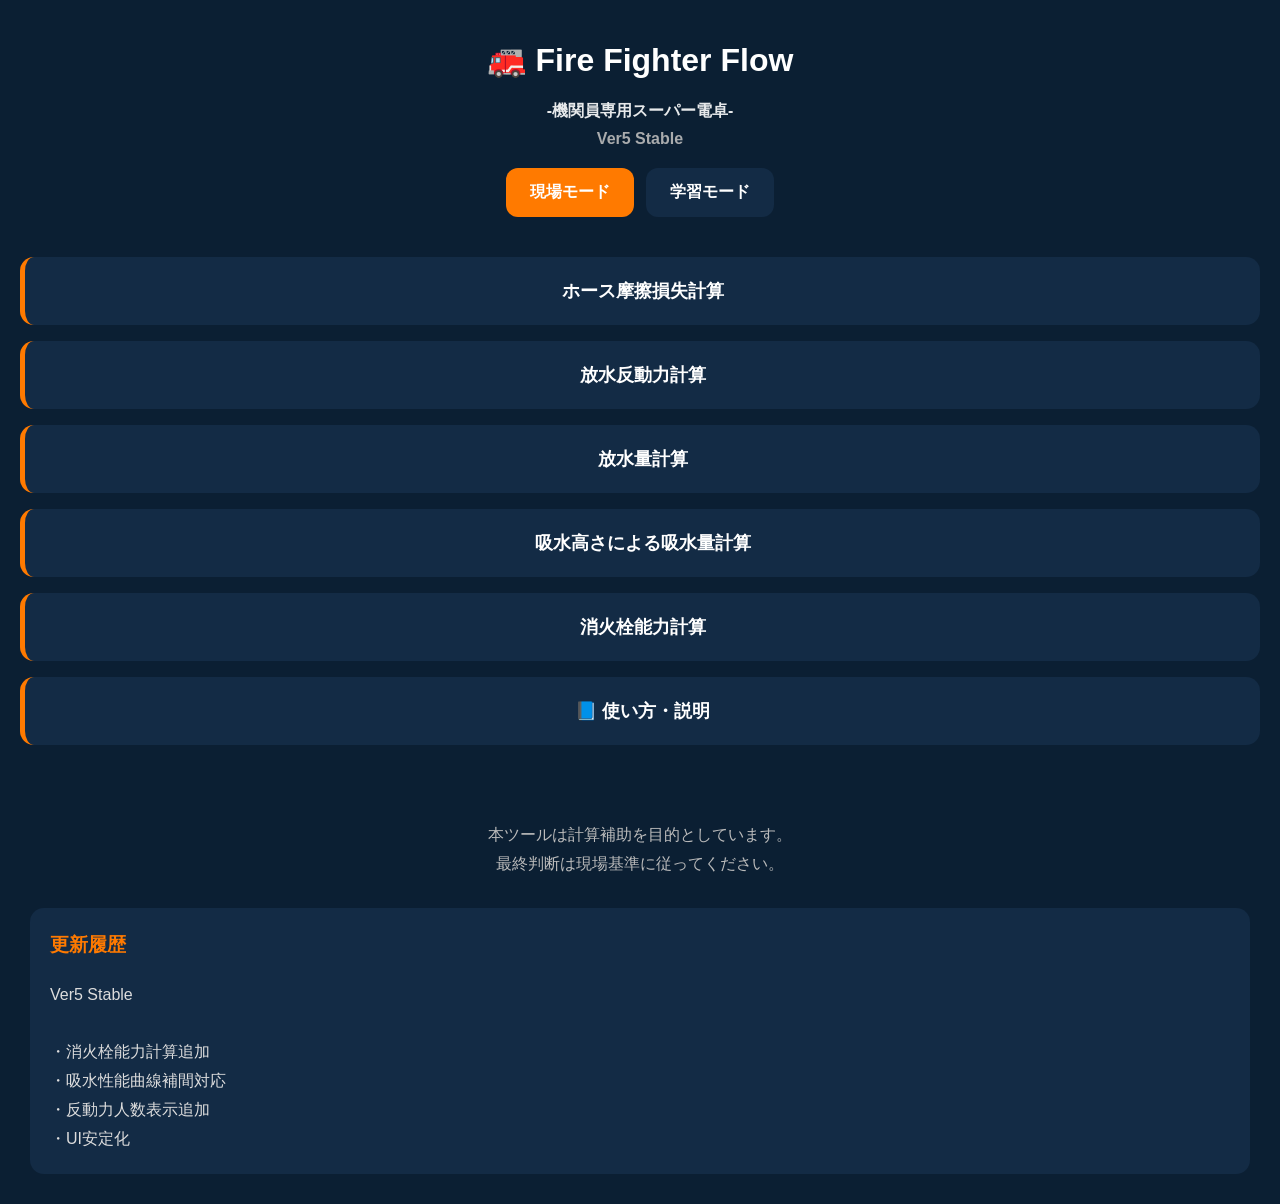
==== index.html @ 90e7afd8 "Add files via upload" ====
<!DOCTYPE html>
<html lang="ja">

<link rel="manifest"
href="manifest.json">

<head>

<meta charset="UTF-8">

<meta name="viewport"
content="width=device-width, initial-scale=1.0">

<title>
Fire Fighter Flow
-機関員専用スーパー電卓-
</title>

<link rel="stylesheet"
href="./style.css?v=2">

<link rel="manifest"
href="./manifest.json">

<link rel="apple-touch-icon"
href="./icon.png">

</head>

<body>

<header>

<div class="titleArea">

<h1>
🚒 Fire Fighter Flow
</h1>

<div class="subTitle">

-機関員専用スーパー電卓-

<div class="version">
Ver5 Stable
</div>

</div>

<div class="modeSwitch">

<button id="genbaBtn"
class="active">

現場モード

</button>

<button id="studyBtn"
class="normal">

学習モード

</button>

</div>

</header>

<main>

<!-- メニュー -->

<div id="menuPage">

<div class="menuCard"
data-page="hosePage"
data-order="lossPage">

ホース摩擦損失計算

</div>

<div class="menuCard"
data-page="reactionPage"
data-order="reactionPage">

放水反動力計算

</div>

<div class="menuCard"
data-page="flowPage"
data-order="flowPage">

放水量計算

</div>

<div class="menuCard"
data-page="suctionPage"
data-order="suctionPage">

吸水高さによる吸水量計算

</div>

<div class="menuCard"
data-page="hydrantPage"
data-order="hydrantPage">

消火栓能力計算

</div>

<div class="menuCard"
data-page="guidePage">

📘 使い方・説明

</div>

</div>

<!-- 摩擦損失 -->

<section id="hosePage"
class="page">

<button class="backBtn">

← メニューへ戻る

</button>

<h2>

ホース摩擦損失計算

</h2>

<div class="card">

<h3>
65mmホース
</h3>

<div class="formula studyOnly">

L = 0.137 × N × Q²<br><br>

L ：摩擦損失（MPa）<br>
N ：ホース本数<br>
Q ：放水量（㎥/min）

</div>

<label>
ホース本数
</label>

<input type="number"
id="hose65Count">

<label>
放水量（㎥/min）
</label>

<input type="number"
step="0.01"
id="hose65Flow">

<div class="resultBox">

<div class="resultTitle">
摩擦損失
</div>

<div class="resultValue"
id="hose65Result">

0.000 MPa

</div>

</div>

</div>

<div class="card">

<h3>
50mmホース
</h3>

<div class="formula studyOnly">

L = 0.365 × N × Q²<br><br>

L ：摩擦損失（MPa）<br>
N ：ホース本数<br>
Q ：放水量（㎥/min）

</div>

<label>
ホース本数
</label>

<input type="number"
id="hose50Count">

<label>
放水量（㎥/min）
</label>

<input type="number"
step="0.01"
id="hose50Flow">

<div class="resultBox">

<div class="resultTitle">
摩擦損失
</div>

<div class="resultValue"
id="hose50Result">

0.000 MPa

</div>

</div>

</div>

<div class="card">

<h3>
40mmホース
</h3>

<div class="formula studyOnly">

L = 1.569 × N × Q²<br><br>

L ：摩擦損失（MPa）<br>
N ：ホース本数<br>
Q ：放水量（㎥/min）

</div>

<label>
ホース本数
</label>

<input type="number"
id="hose40Count">

<label>
放水量（㎥/min）
</label>

<input type="number"
step="0.01"
id="hose40Flow">

<div class="resultBox">

<div class="resultTitle">
摩擦損失
</div>

<div class="resultValue"
id="hose40Result">

0.000 MPa

</div>

</div>

</div>

<div class="totalBox">

<div class="totalTitle">
合計摩擦損失
</div>

<div class="totalValue"
id="totalLoss">

0.000 MPa

</div>

</div>

</section>

<!-- 放水反動力 -->

<section id="reactionPage"
class="page">

<button class="backBtn">

← メニューへ戻る

</button>

<h2>

放水反動力計算

</h2>

<div class="card">

<label>

ノズル種類

</label>

<select id="reactionType">

<option value="quadra">
クアドラフォグノズル
</option>

<option value="pipe">
管鎗
</option>

</select>

<div class="formula studyOnly">

N = 150 × D² × P<br><br>

N ：放水反動力（N）<br>
D ：ノズル口径（cm）<br>
P ：ノズル圧力（MPa）

</div>

<div id="reactionQuadra">

<label>

ノズルレンジ

</label>

<select id="reactionQuadraSelect">

<option value="0.8">
110レンジ（0.8cm）
</option>

<option value="1.15">
230レンジ（1.15cm）
</option>

<option value="1.44">
360レンジ（1.44cm）
</option>

<option value="1.65">
470レンジ（1.65cm）
</option>

</select>

</div>

<div id="reactionPipe"
class="hidden">

<label>

ノズル口径(cm)

</label>

<input type="number"
step="0.01"
id="reactionPipeDiameter">

</div>

<label>

ノズル圧力(MPa)

</label>

<input type="number"
step="0.01"
id="reactionPressure">

<div class="resultBox">

<div class="resultTitle">
放水反動力
</div>

<div class="resultValue"
id="reactionResult">

0 N

</div>

</div>

<div class="noticeBox"
id="reactionNotice">

1人保持可能

</div>

</div>

</section>

<!-- 放水量 -->

<section id="flowPage"
class="page">

<button class="backBtn">

← メニューへ戻る

</button>

<h2>

放水量計算

</h2>

<div class="card">

<label>

ノズル種類

</label>

<select id="flowType">

<option value="quadra">
クアドラフォグノズル
</option>

<option value="pipe">
管鎗
</option>

</select>

<div class="formula studyOnly">

Q = 0.2085 × D² × √P<br><br>

Q ：放水量（㎥/min）<br>
D ：ノズル口径（cm）<br>
P ：ノズル圧力（MPa）

</div>

<div id="flowQuadra">

<label>

ノズルレンジ

</label>

<select id="flowQuadraSelect">

<option value="0.8">
110レンジ（0.8cm）
</option>

<option value="1.15">
230レンジ（1.15cm）
</option>

<option value="1.44">
360レンジ（1.44cm）
</option>

<option value="1.65">
470レンジ（1.65cm）
</option>

</select>

</div>

<div id="flowPipe"
class="hidden">

<label>

ノズル口径(cm)

</label>

<input type="number"
step="0.01"
id="flowPipeDiameter">

</div>

<label>

ノズル圧力(MPa)

</label>

<input type="number"
step="0.01"
id="flowPressure">

<div class="resultBox">

<div class="resultTitle">
放水量
</div>

<div class="resultValue"
id="flowResult">

0.000 ㎥/min

</div>

</div>

</div>

</section>

<!-- 吸水高さ -->

<section id="suctionPage"
class="page">

<button class="backBtn">

← メニューへ戻る

</button>

<h2>

吸水高さによる吸水量計算

</h2>

<div class="card">

<div class="formula studyOnly">

h = 102 × P<br><br>

h ：吸水高さ（m）<br>
P ：連成計示度（MPa）<br><br>

吸水量は、<br>
「大阪市消防局発行 消防ポンプと水力」<br>
P42の吸水性能曲線に基づき表示しています。

</div>

<label>

吸管種類

</label>

<select id="pipeType">

<option value="single">
吸管1本
</option>

<option value="series">
吸管2本直列
</option>

<option value="parallel">
吸管2本並列
</option>

</select>

<label>

連成計示度(MPa)

</label>

<input type="number"
step="0.001"
id="vacuumInput">

<div class="resultBox">

<div class="resultTitle">
吸水高さ
</div>

<div class="resultValue"
id="heightResult">

0.0 m

</div>

</div>

<div class="resultBox">

<div class="resultTitle">
最大吸水量
</div>

<div class="resultValue"
id="suctionFlowResult">

0 L/min

</div>

</div>

</div>

</section>

<!-- 消火栓能力 -->

<section id="hydrantPage"
class="page">

<button class="backBtn">

← メニューへ戻る

</button>

<h2>

消火栓能力計算

</h2>

<div class="card">

<div class="formula studyOnly">

消火栓最大吸水量（L/min）<br><br>

Q = C × { P / (P − P₁) }^0.54<br><br>

Q ：消火栓最大吸水量（L/min）<br>
C ：任意の放水量（L/min）<br>
P ：静水圧（MPa）<br>
P₁ ：動静水圧（MPa）

</div>

<label>

静水圧 P（MPa）

</label>

<input type="number"
step="0.01"
id="staticPressure">

<label>

動静水圧 P₁（MPa）

</label>

<input type="number"
step="0.01"
id="dynamicPressure">

<label>

任意の放水量 C（L/min）

</label>

<input type="number"
step="10"
id="baseFlow">

<div class="resultBox">

<div class="resultTitle">
消火栓最大吸水量
</div>

<div class="resultValue"
id="hydrantResult">

0 L/min

</div>

</div>

<div class="noticeBox"
id="hydrantNotice">

入力待機中

</div>

</div>

</section>

<!-- 説明ページ -->

<section id="guidePage"
class="page">

<button class="backBtn">

← メニューへ戻る

</button>

<h2>

使い方・説明

</h2>

<div class="card">

<h3>
📘 本ツールについて
</h3>

<p>

このツールは、機関員が現場で行う計算を補助する目的で作成したものです。<br><br>

そのため、あくまで補助ツールとして使用し、最終判断は現場の状況に合わせて臨機応変に行ってください。<br><br>

また、和歌山市消防局の公式見解としてこのツールを運営しているのではなく、
消防局内の有志が個人で作成したものであるということにご留意ください。<br><br>

各計算式は以下に記載する書籍を基に作成しております。<br><br>

改善点等あれば作成者まで気軽に連絡お願いします。

</p>

</div>

<div class="card">

<h3>
📚 参考文献
</h3>

<p>

消防ポンプと水力<br>
消防実務指導書<br>
平成11年9月<br>
大阪市消防局発行<br><br>

機関員のための水力学と高度機関運用<br>
令和6年5月<br>
機関運用技術研究所発行

</p>

</div>

<div class="card">

<h3>
🚒 ホース摩擦損失計算
</h3>

<p>

ここに説明文を入力

</p>

</div>

<div class="card">

<h3>
🚒 放水反動力計算
</h3>

<p>

ここに説明文を入力

</p>

</div>

<div class="card">

<h3>
🚒 放水量計算
</h3>

<p>

ここに説明文を入力

</p>

</div>

<div class="card">

<h3>
🚒 吸水高さによる吸水量計算
</h3>

<p>

ここに説明文を入力

</p>

</div>

<div class="card">

<h3>
🚒 消火栓能力計算
</h3>

<p>

ここに説明文を入力

</p>

</div>

<button id="resetBtn"
class="resetBtn">

設定リセット

</button>

</section>

</main>

<footer>

<div class="footerText">

本ツールは計算補助を目的としています。<br>
最終判断は現場基準に従ってください。

</div>

<div class="historyBox">

<h3>
更新履歴
</h3>

<div class="historyText">

Ver5 Stable<br><br>

・消火栓能力計算追加<br>
・吸水性能曲線補間対応<br>
・反動力人数表示追加<br>
・UI安定化<br>

</div>

</div>

</footer>

<script src="./script.js?v=2"></script>

</body>

</html>
---- style.css ----
body{
margin:0;
font-family:sans-serif;
background:#0B1F33;
color:white;
}

header{
padding:20px;
}

.titleArea{
text-align:center;
}

.version{
margin-top:8px;
color:#BBBBBB;
}

.modeSwitch{
display:flex;
justify-content:center;
gap:12px;
margin-top:20px;
}

.modeSwitch button{
border:none;
padding:14px 24px;
border-radius:12px;
font-size:16px;
font-weight:bold;
cursor:pointer;
}

.active{
background:#FF7A00;
color:white;
}

.normal{
background:#132B45;
color:white;
}

main{
padding:20px;
padding-bottom:40px;
}

.menuCard{
background:#132B45;
border-left:5px solid #FF7A00;
padding:22px;
border-radius:14px;
margin-bottom:16px;
font-size:18px;
font-weight:bold;
cursor:pointer;
text-align:center;
color:white;
transition:0.2s;
}

.menuCard:hover{
transform:scale(1.01);
}

.page{
display:none;
}

.card{
background:#10253D;
padding:22px;
border-radius:14px;
margin-top:25px;
color:white;
line-height:1.8;
}

.backBtn{
width:100%;
border:none;
padding:16px;
border-radius:14px;
background:#132B45;
color:white;
font-size:18px;
font-weight:bold;
cursor:pointer;
margin-bottom:25px;
}

.formula{
background:#132B45;
padding:18px;
border-radius:12px;
margin-top:20px;
line-height:1.8;
text-align:center;
}

input,
select{
width:100%;
padding:15px;
border:none;
border-radius:12px;
background:#132B45;
color:white;
font-size:18px;
box-sizing:border-box;
margin-top:10px;
}

.resultBox{
background:#132B45;
padding:20px;
border-radius:14px;
margin-top:25px;
text-align:center;
}

.resultTitle{
color:#BBBBBB;
margin-bottom:10px;
}

.resultValue{
font-size:32px;
font-weight:bold;
color:#FF7A00;
}

.totalBox{
background:#FF7A00;
padding:24px;
border-radius:14px;
margin-top:35px;
text-align:center;
color:#0B1F33;
}

.totalTitle{
font-size:18px;
margin-bottom:10px;
}

.totalValue{
font-size:36px;
font-weight:bold;
}

.noticeBox{
background:#FF7A00;
color:#0B1F33;
padding:20px;
border-radius:14px;
margin-top:25px;
text-align:center;
font-size:24px;
font-weight:bold;
}

.hidden{
display:none;
}

footer{
padding:20px 30px 30px 30px;
text-align:center;
color:#BBBBBB;
line-height:1.8;
}

.footerText{
margin-bottom:20px;
}

.historyBox{
margin-top:30px;
background:#132B45;
padding:20px;
border-radius:14px;
text-align:left;
}

.historyBox h3{
margin-top:0;
color:#FF7A00;
}

.historyText{
line-height:1.8;
color:#DDDDDD;
}

h2{
margin-top:0;
margin-bottom:20px;
}

h3{
color:#FF7A00;
}
.resetBtn{

width:100%;

border:none;

padding:18px;

border-radius:14px;

background:#FF7A00;

color:#0B1F33;

font-size:20px;

font-weight:bold;

margin-top:30px;

cursor:pointer;

}

.subTitle{

font-size:16px;

font-weight:bold;

margin-top:6px;

opacity:0.9;

}
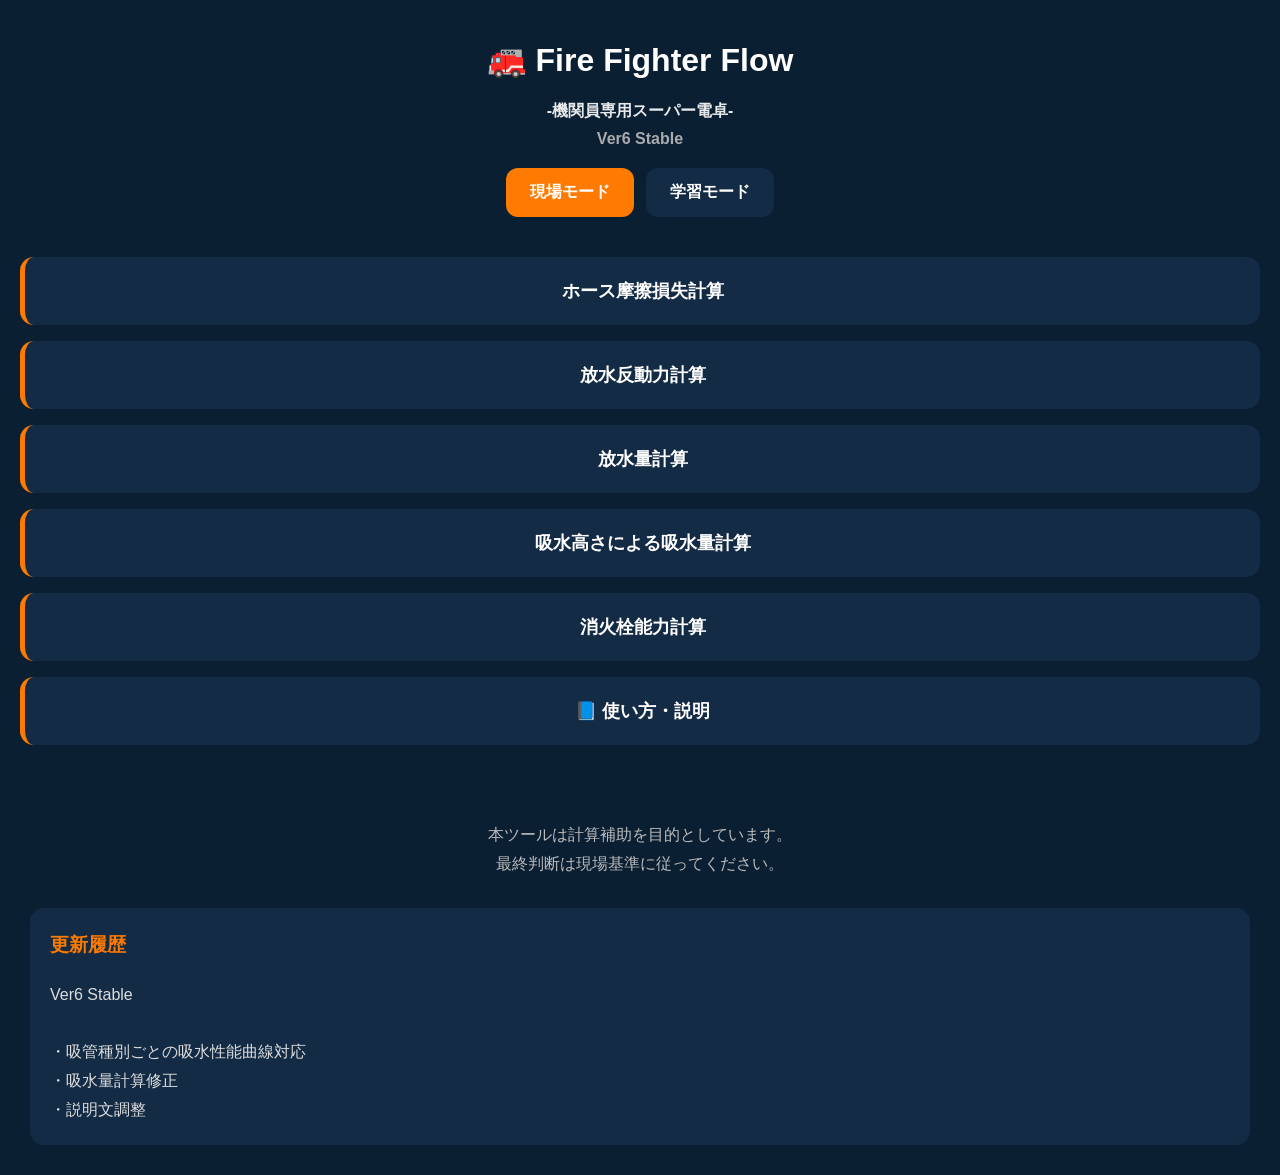
==== commit 8a899124: "Add files via upload" ====
--- a/index.html
+++ b/index.html
@@ -42,7 +42,7 @@
 -機関員専用スーパー電卓-
 
 <div class="version">
-Ver5 Stable
+Ver6 Stable
 </div>
 
 </div>
@@ -755,21 +755,23 @@
 <div class="card">
 
 <h3>
-📘 本ツールについて
+📘 はじめに
 </h3>
 
 <p>
 
-このツールは、機関員が現場で行う計算を補助する目的で作成したものです。<br><br>
+このソフトは、機関員が現場で行う計算を補助する目的で作成したものです。<br><br>
 
 そのため、あくまで補助ツールとして使用し、最終判断は現場の状況に合わせて臨機応変に行ってください。<br><br>
 
-また、和歌山市消防局の公式見解としてこのツールを運営しているのではなく、
+また、和歌山市消防局の公式見解としてこのソフトを運営しているのではなく、
 消防局内の有志が個人で作成したものであるということにご留意ください。<br><br>
 
-各計算式は以下に記載する書籍を基に作成しております。<br><br>
-
-改善点等あれば作成者まで気軽に連絡お願いします。
+ホーム画面に追加していただければオフライン環境下でも使用可能です。<br><br>
+
+各計算式は以下に記載する書籍から引用しております。<br><br>
+
+改善点等あれば作成者まで気軽に！連絡お願いします。
 
 </p>
 
@@ -778,13 +780,32 @@
 <div class="card">
 
 <h3>
+📚 現場モード・学習モードについて
+</h3>
+
+<p>
+
+各計算の公式が、学習モード時のみ表示される仕様としています。<br><br>
+
+若手職員への研修や指導を行う際に、学習モードを使用していただければと思います。
+
+</p>
+
+</div>
+
+<div class="card">
+
+<h3>
 📚 参考文献
 </h3>
 
 <p>
 
-消防ポンプと水力<br>
-消防実務指導書<br>
+消防教科書（消防ポンプ）<br>
+平成6年3月<br>
+全国消防協会発行<br><br>
+
+消防ポンプと水力　消防実務指導書<br>
 平成11年9月<br>
 大阪市消防局発行<br><br>
 
@@ -804,7 +825,11 @@
 
 <p>
 
-ここに説明文を入力
+計算式は学習モードで表示されている通りです。<br><br>
+放水量は㎥表示なので入力時注意願います。（例：500ℓ→0.5㎥）<br><br>
+ページの一番下に、合計の摩擦損失が表示されます。<br><br>
+この数字と、ノズル圧力及び背圧を加算しポンプ圧力を決定してください。
+
 
 </p>
 
@@ -818,7 +843,13 @@
 
 <p>
 
-ここに説明文を入力
+計算式は学習モードで表示されている通りです。<br><br>
+ノズル種類をクアドラフォグノズルにした場合、レンジをプリセットから選んでもらうことが可能です。<br><br>
+管鎗にした場合は、口径を手入力してください。<br><br>
+このとき口径はcm表示なので注意願います（例：21mm→2.1cm）<br><br>
+そして、ノズル圧力を入力してもらうことで放水反動力が表示されます。<br><br>
+200Nまでを1人保持可能、200N以上を2人保持としています。<br><br>
+そのため、200N以上の放水反動力となった場合、「可能であれば2人保持してください」との表示が出るようにしています。
 
 </p>
 
@@ -832,7 +863,11 @@
 
 <p>
 
-ここに説明文を入力
+計算式は学習モードで表示されている通りです。<br><br>
+ノズル種類をクアドラフォグノズルにした場合、レンジをプリセットから選んでもらうことが可能です。<br><br>
+管鎗にした場合は、口径を手入力してください。<br><br>
+このとき口径はcm表示なので注意願います（例：21mm→2.1cm）<br><br>
+そして、ノズル圧力を入力してもらうことで放水量が表示されます。
 
 </p>
 
@@ -846,7 +881,13 @@
 
 <p>
 
-ここに説明文を入力
+吸水高さの計算式は学習モードで表示されている通りです。<br><br>
+揚水完了時（放水未実施）の連成計示度を入力してもらうことで吸水高さ（落差）が表示されるようになっています。<br><br>
+連成計示度は、－（マイナス）を抜いたものを入力してもらえれば大丈夫です（例：－0.05→0.05）。<br><br>
+本ソフトには、①吸管1本②吸管2本直列③吸管2本並列の場合の吸水性能曲線を0mから7mまで1mごとに打ち込んでいます。<br><br>
+打ち込めていない部分（例：0.1ｍ～0.9m）は、0mの時の吸水量と1mの時の吸水量の間で、曲線補完するように設定しています。<br><br>
+上記の設定により、吸水高さによる最大吸水量を表示しています。<br><br>
+また、吸水量は7mまでしか打ち込んでいないため、吸水高さが7.1mをこえた時最大吸水量が表示されない設定としています。
 
 </p>
 
@@ -860,18 +901,15 @@
 
 <p>
 
-ここに説明文を入力
+計算式は学習モードで表示されている通りです。<br><br>
+水利部署（放水未実施）時の静水圧をまず入力していただき、その後任意の放水量を放水している際の連成計の圧力（動静水圧と言います）及び、上記任意の放水量（ℓです。注意願います）を入力していただくことで消火栓からの最大吸水量が表示されます。<br><br>
+200ℓに満たないような少量の放水であれば連成計の低下はあまりわからない場合があるかと思います。<br><br>
+その場合は、放水している放水口とは別の放水口を開き、放水量を稼ぐなどしていただければと思います。<br><br>
+静水圧を動静水圧が上回ることは理論上考えられないので静水圧≦動静水圧になると計算できない仕様にしています。
 
 </p>
 
 </div>
-
-<button id="resetBtn"
-class="resetBtn">
-
-設定リセット
-
-</button>
 
 </section>
 
@@ -894,12 +932,11 @@
 
 <div class="historyText">
 
-Ver5 Stable<br><br>
-
-・消火栓能力計算追加<br>
-・吸水性能曲線補間対応<br>
-・反動力人数表示追加<br>
-・UI安定化<br>
+Ver6 Stable<br><br>
+
+・吸管種別ごとの吸水性能曲線対応<br>
+・吸水量計算修正<br>
+・説明文調整<br>
 
 </div>
 
@@ -907,7 +944,7 @@
 
 </footer>
 
-<script src="./script.js?v=2"></script>
+<script src="./script.js?v=6"></script>
 
 </body>
 
--- a/style.css
+++ b/style.css
@@ -205,29 +205,6 @@
 h3{
 color:#FF7A00;
 }
-.resetBtn{
-
-width:100%;
-
-border:none;
-
-padding:18px;
-
-border-radius:14px;
-
-background:#FF7A00;
-
-color:#0B1F33;
-
-font-size:20px;
-
-font-weight:bold;
-
-margin-top:30px;
-
-cursor:pointer;
-
-}
 
 .subTitle{
 
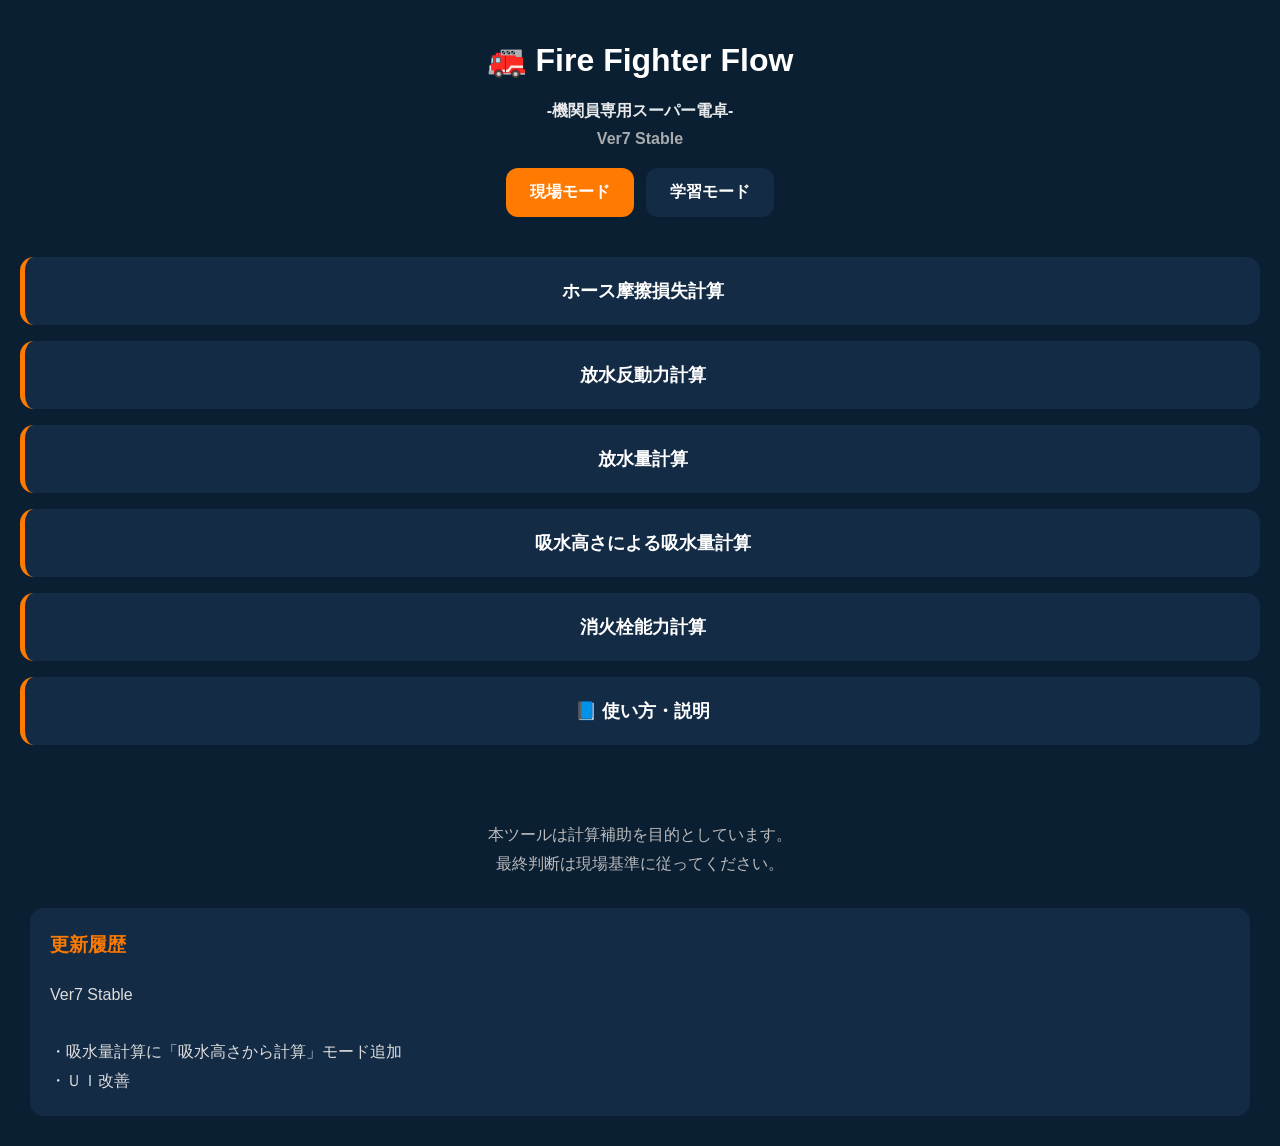
==== commit 3742d35f: "Add files via upload" ====
--- a/index.html
+++ b/index.html
@@ -42,7 +42,7 @@
 -機関員専用スーパー電卓-
 
 <div class="version">
-Ver6 Stable
+Ver7 Stable
 </div>
 
 </div>
@@ -605,6 +605,35 @@
 
 <label>
 
+計算方法
+
+</label>
+
+<div class="suctionTabs">
+
+<button
+id="vacuumTab"
+class="activeTab"
+type="button">
+
+連成計から計算
+
+</button>
+
+<button
+id="heightTab"
+type="button">
+
+吸水高さから計算
+
+</button>
+
+</div>
+
+<div id="vacuumArea">
+
+<label>
+
 連成計示度(MPa)
 
 </label>
@@ -612,6 +641,23 @@
 <input type="number"
 step="0.001"
 id="vacuumInput">
+
+</div>
+
+<div id="heightArea"
+style="display:none;">
+
+<label>
+
+吸水高さ(m)
+
+</label>
+
+<input type="number"
+step="0.1"
+id="heightInput">
+
+</div>
 
 <div class="resultBox">
 
@@ -932,11 +978,10 @@
 
 <div class="historyText">
 
-Ver6 Stable<br><br>
-
-・吸管種別ごとの吸水性能曲線対応<br>
-・吸水量計算修正<br>
-・説明文調整<br>
+Ver7 Stable<br><br>
+
+・吸水量計算に「吸水高さから計算」モード追加<br>
+・ＵＩ改善<br>
 
 </div>
 
@@ -944,7 +989,7 @@
 
 </footer>
 
-<script src="./script.js?v=6"></script>
+<script src="./script.js?v=7"></script>
 
 </body>
 
--- a/style.css
+++ b/style.css
@@ -216,4 +216,37 @@
 
 opacity:0.9;
 
+}
+
+.suctionTabs{
+
+display:flex;
+gap:8px;
+margin-bottom:15px;
+
+}
+
+.suctionTabs button{
+
+flex:1;
+padding:12px;
+
+border:none;
+border-radius:12px;
+
+background:#132B45;
+color:white;
+
+font-size:15px;
+font-weight:bold;
+
+cursor:pointer;
+
+}
+
+.suctionTabs button.activeTab{
+
+background:#ff8c00;
+color:white;
+
 }
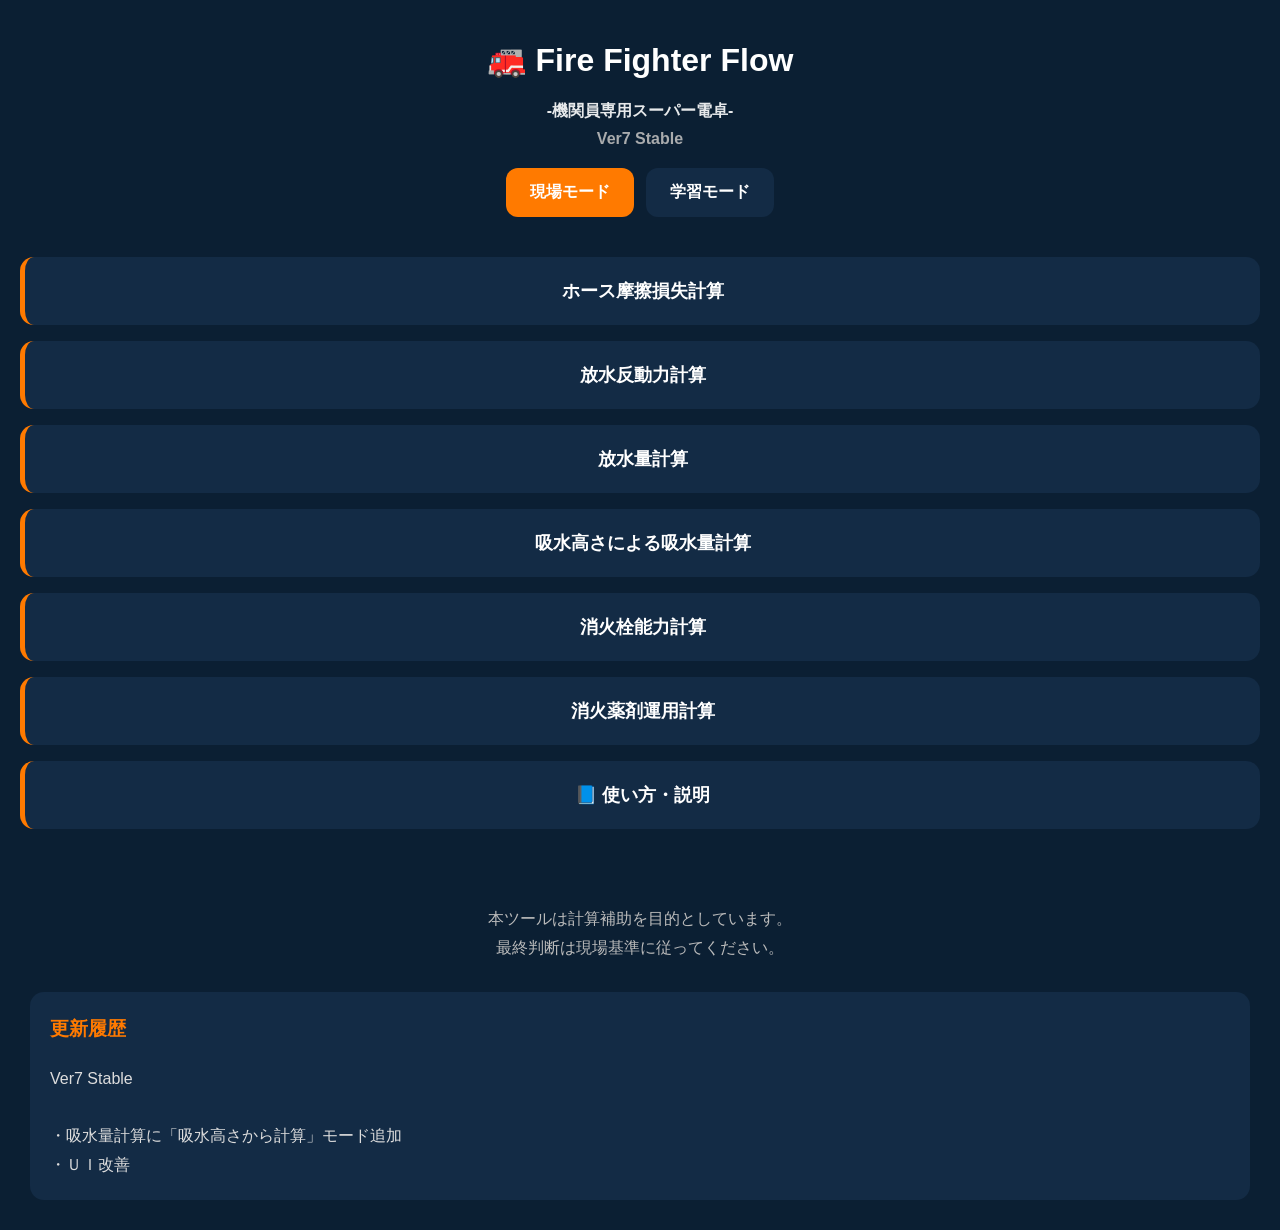
==== commit 68d7d2a7: "Add files via upload" ====
--- a/index.html
+++ b/index.html
@@ -114,6 +114,14 @@
 </div>
 
 <div class="menuCard"
+data-page="foamPage"
+data-order="foamPage">
+
+消火薬剤運用計算
+
+</div>
+
+<div class="menuCard"
 data-page="guidePage">
 
 📘 使い方・説明
@@ -151,7 +159,7 @@
 
 L ：摩擦損失（MPa）<br>
 N ：ホース本数<br>
-Q ：放水量（㎥/min）
+Q ：水流量（㎥/min）
 
 </div>
 
@@ -163,7 +171,7 @@
 id="hose65Count">
 
 <label>
-放水量（㎥/min）
+水流量（㎥/min）
 </label>
 
 <input type="number"
@@ -199,7 +207,7 @@
 
 L ：摩擦損失（MPa）<br>
 N ：ホース本数<br>
-Q ：放水量（㎥/min）
+Q ：水流量（㎥/min）
 
 </div>
 
@@ -211,7 +219,7 @@
 id="hose50Count">
 
 <label>
-放水量（㎥/min）
+水流量（㎥/min）
 </label>
 
 <input type="number"
@@ -247,7 +255,7 @@
 
 L ：摩擦損失（MPa）<br>
 N ：ホース本数<br>
-Q ：放水量（㎥/min）
+Q ：水流量（㎥/min）
 
 </div>
 
@@ -259,7 +267,7 @@
 id="hose40Count">
 
 <label>
-放水量（㎥/min）
+水流量（㎥/min）
 </label>
 
 <input type="number"
@@ -329,6 +337,10 @@
 
 <option value="quadra">
 クアドラフォグノズル
+</option>
+
+<option value="gforce">
+Gフォーストリガーノズル
 </option>
 
 <option value="pipe">
@@ -377,6 +389,41 @@
 
 </div>
 
+<div id="reactionGforce"
+class="hidden">
+
+<label>
+
+ノズルレンジ
+
+</label>
+
+<select id="reactionGforceSelect">
+
+<option value="0.86">
+110レンジ（0.86cm）
+</option>
+
+<option value="1.25">
+230レンジ（1.25cm）
+</option>
+
+<option value="1.56">
+360レンジ（1.56cm）
+</option>
+
+<option value="1.79">
+470レンジ（1.79cm）
+</option>
+
+<option value="1.97">
+570レンジ（1.97cm）
+</option>
+
+</select>
+
+</div>
+
 <div id="reactionPipe"
 class="hidden">
 
@@ -457,6 +504,10 @@
 
 <option value="quadra">
 クアドラフォグノズル
+</option>
+
+<option value="gforce">
+Gフォーストリガーノズル
 </option>
 
 <option value="pipe">
@@ -499,6 +550,41 @@
 
 <option value="1.65">
 470レンジ（1.65cm）
+</option>
+
+</select>
+
+</div>
+
+<div id="flowGforce"
+class="hidden">
+
+<label>
+
+ノズルレンジ
+
+</label>
+
+<select id="flowGforceSelect">
+
+<option value="0.86">
+110レンジ（0.86cm）
+</option>
+
+<option value="1.25">
+230レンジ（1.25cm）
+</option>
+
+<option value="1.56">
+360レンジ（1.56cm）
+</option>
+
+<option value="1.79">
+470レンジ（1.79cm）
+</option>
+
+<option value="1.97">
+570レンジ（1.97cm）
 </option>
 
 </select>
@@ -714,11 +800,11 @@
 
 <div class="formula studyOnly">
 
-消火栓最大吸水量（L/min）<br><br>
+消火栓最大給水量（L/min）<br><br>
 
 Q = C × { P / (P − P₁) }^0.54<br><br>
 
-Q ：消火栓最大吸水量（L/min）<br>
+Q ：消火栓最大給水量（L/min）<br>
 C ：任意の放水量（L/min）<br>
 P ：静水圧（MPa）<br>
 P₁ ：動静水圧（MPa）
@@ -758,7 +844,7 @@
 <div class="resultBox">
 
 <div class="resultTitle">
-消火栓最大吸水量
+消火栓最大給水量
 </div>
 
 <div class="resultValue"
@@ -774,6 +860,147 @@
 id="hydrantNotice">
 
 入力待機中
+
+</div>
+
+</div>
+
+</section>
+
+<!-- 消火薬剤運用計算 -->
+
+<section id="foamPage"
+class="page">
+
+<button class="backBtn">
+
+← メニューへ戻る
+
+</button>
+
+<h2>
+
+消火薬剤運用計算
+
+</h2>
+
+<div class="card">
+
+<label>
+
+運用モード
+
+</label>
+
+<div class="suctionTabs">
+
+<button
+id="chemicalTab"
+class="activeTab"
+type="button">
+
+化学車
+
+</button>
+
+<button
+id="cafsTab"
+type="button">
+
+CAFS
+
+</button>
+
+</div>
+<div class="formula studyOnly">
+
+消火薬剤使用量<br><br>
+
+A = Q × R<br><br>
+
+A ：消火薬剤使用量（L/min）<br>
+Q ：水（混合液）流量（L/min）<br>
+R ：混合比率<br><br>
+
+放射可能時間<br><br>
+
+T = S / A<br><br>
+
+T ：放射可能時間（min）<br>
+S ：残消火薬剤量（L）<br>
+A ：薬剤使用量（L/min）
+
+</div>
+
+<label>
+
+残消火薬剤量(L)
+
+</label>
+
+<input
+type="number"
+id="foamRemain">
+
+<label>
+
+水（混合液）流量(L/min)
+
+</label>
+
+<input
+type="number"
+id="foamFlow">
+
+<label>
+
+混合比率
+
+</label>
+
+<select id="foamRatio">
+
+<option value="0.03">
+3%
+</option>
+
+<option value="0.06">
+6%
+</option>
+
+</select>
+
+<div class="resultBox">
+
+<div class="resultTitle">
+
+消火薬剤使用量
+
+</div>
+
+<div class="resultValue"
+id="foamUse">
+
+0.0 L/min
+
+</div>
+
+</div>
+
+<div class="resultBox">
+
+<div class="resultTitle">
+
+放射可能時間
+
+</div>
+
+<div class="resultValue"
+id="foamTime">
+
+0分00秒
+
+</div>
 
 </div>
 
@@ -806,12 +1033,11 @@
 
 <p>
 
-このソフトは、機関員が現場で行う計算を補助する目的で作成したものです。<br><br>
+このアプリは、機関員が現場で行う計算を補助する目的で作成したものです。<br><br>
 
 そのため、あくまで補助ツールとして使用し、最終判断は現場の状況に合わせて臨機応変に行ってください。<br><br>
 
-また、和歌山市消防局の公式見解としてこのソフトを運営しているのではなく、
-消防局内の有志が個人で作成したものであるということにご留意ください。<br><br>
+また、和歌山市消防局の公式見解としてこのアプリを運営しているのではなく、消防局内の有志が個人で作成したものであるということにご留意ください。<br><br>
 
 ホーム画面に追加していただければオフライン環境下でも使用可能です。<br><br>
 
@@ -871,10 +1097,10 @@
 
 <p>
 
-計算式は学習モードで表示されている通りです。<br><br>
-放水量は㎥表示なので入力時注意願います。（例：500ℓ→0.5㎥）<br><br>
+水流量の入力単位は㎥なので入力時注意願います。（例：500L/min→0.5㎥/min）<br><br>
 ページの一番下に、合計の摩擦損失が表示されます。<br><br>
-この数字と、ノズル圧力及び背圧を加算しポンプ圧力を決定してください。
+表示された摩擦損失と、ノズル圧力及び背圧を加算しポンプ圧力を決定してください。<br><br>
+先ポンプへ中継する場合は、表示された摩擦損失と、余裕圧力を加算しポンプ圧力を決定してください。
 
 
 </p>
@@ -889,13 +1115,16 @@
 
 <p>
 
-計算式は学習モードで表示されている通りです。<br><br>
-ノズル種類をクアドラフォグノズルにした場合、レンジをプリセットから選んでもらうことが可能です。<br><br>
+ノズル種類をクアドラフォグノズル及びGフォーストリガーノズルにした場合、ノズルレンジをプリセットから選択可能となります。<br><br>
 管鎗にした場合は、口径を手入力してください。<br><br>
-このとき口径はcm表示なので注意願います（例：21mm→2.1cm）<br><br>
-そして、ノズル圧力を入力してもらうことで放水反動力が表示されます。<br><br>
-200Nまでを1人保持可能、200N以上を2人保持としています。<br><br>
-そのため、200N以上の放水反動力となった場合、「可能であれば2人保持してください」との表示が出るようにしています。
+このとき、口径の入力単位はcmなので注意願います。（例：21mm→2.1cm）<br><br>
+そして、ノズル圧力を入力することで放水反動力が表示されます。<br><br>
+放水反動力に応じて、保持人数の目安を表示しています。<br><br>
+・200N以下：1人保持可能<br>
+・200N超～300N未満：2人保持推奨<br>
+・300N以上：2人以上で保持してください<br><br>
+なお、実際の保持人数は現場状況や隊員の技量等を考慮し判断してください。<br><br>
+クアドラフォグノズルの口径は取扱説明書から引用していますが、Gフォーストリガーノズルの口径は取扱説明書に記載が無かったため、公称流量及び規定圧力0.5㎫から逆算した値を使用しています。
 
 </p>
 
@@ -909,11 +1138,11 @@
 
 <p>
 
-計算式は学習モードで表示されている通りです。<br><br>
-ノズル種類をクアドラフォグノズルにした場合、レンジをプリセットから選んでもらうことが可能です。<br><br>
+ノズル種類をクアドラフォグノズル及びGフォーストリガーノズルにした場合、ノズルレンジをプリセットから選択可能となります。<br><br>
 管鎗にした場合は、口径を手入力してください。<br><br>
-このとき口径はcm表示なので注意願います（例：21mm→2.1cm）<br><br>
-そして、ノズル圧力を入力してもらうことで放水量が表示されます。
+このとき、口径の入力単位はcmなので注意願います。（例：21mm→2.1cm）<br><br>
+そして、ノズル圧力を入力することで放水量が表示されます。<br><br>
+クアドラフォグノズルの口径は取扱説明書から引用していますが、Gフォーストリガーノズルの口径は取扱説明書に記載が無かったため、公称流量及び規定圧力0.5㎫から逆算した値を使用しています。
 
 </p>
 
@@ -927,13 +1156,16 @@
 
 <p>
 
-吸水高さの計算式は学習モードで表示されている通りです。<br><br>
-揚水完了時（放水未実施）の連成計示度を入力してもらうことで吸水高さ（落差）が表示されるようになっています。<br><br>
-連成計示度は、－（マイナス）を抜いたものを入力してもらえれば大丈夫です（例：－0.05→0.05）。<br><br>
-本ソフトには、①吸管1本②吸管2本直列③吸管2本並列の場合の吸水性能曲線を0mから7mまで1mごとに打ち込んでいます。<br><br>
-打ち込めていない部分（例：0.1ｍ～0.9m）は、0mの時の吸水量と1mの時の吸水量の間で、曲線補完するように設定しています。<br><br>
+まず、吸管種類をプリセットから選択してください、<br><br>
+そして、計算方法を、「連成計から計算」か、「吸水高さから計算」から選択してください。<br><br>
+「連成計から計算」を選択した場合、揚水完了時（放水未実施）の連成計示度を入力してもらうことで吸水高さ（落差）が表示されるようになっています。<br><br>
+連成計示度は、－（マイナス）を抜いたものを入力してください（例：－0.05㎫→0.05㎫）。<br><br>
+「吸水高さから計算」を選択した場合、ポンプの位置から水面までの吸水高さを入力してください。<br><br>
+両計算方法とも、吸水高さにより、最大吸水量が表示される仕様としています。<br><br>
+本アプリには、①吸管1本②吸管2本直列③吸管2本並列の場合の吸水性能曲線を0mから7mまで1mごとに入力しています。<br><br>
+入力できていない部分（例：0.1ｍ～0.9m）は、0mの時の吸水量と1mの時の吸水量の間で、前後のデータから自動補間するように設定しています。<br><br>
 上記の設定により、吸水高さによる最大吸水量を表示しています。<br><br>
-また、吸水量は7mまでしか打ち込んでいないため、吸水高さが7.1mをこえた時最大吸水量が表示されない設定としています。
+また、吸水量は7mまでしか入力していないため、吸水高さが7.1mをこえた時最大吸水量が表示されない設定としています。
 
 </p>
 
@@ -947,11 +1179,33 @@
 
 <p>
 
-計算式は学習モードで表示されている通りです。<br><br>
-水利部署（放水未実施）時の静水圧をまず入力していただき、その後任意の放水量を放水している際の連成計の圧力（動静水圧と言います）及び、上記任意の放水量（ℓです。注意願います）を入力していただくことで消火栓からの最大吸水量が表示されます。<br><br>
-200ℓに満たないような少量の放水であれば連成計の低下はあまりわからない場合があるかと思います。<br><br>
-その場合は、放水している放水口とは別の放水口を開き、放水量を稼ぐなどしていただければと思います。<br><br>
-静水圧を動静水圧が上回ることは理論上考えられないので静水圧≦動静水圧になると計算できない仕様にしています。
+まず、水利部署（放水未実施）時の静水圧を入力してください。<br><br>
+その後任意の放水量を放水している際の連成計の圧力（動静水圧と言います）及び、上記任意の放水量（L/min）を入力していただくことで消火栓からの最大給水量が表示されます。<br><br>
+この時、少量の放水であれば連成計の低下はあまりわからない場合があるかと思います。<br><br>
+その場合、放水している放水口とは別の放水口を開き、放水量を増やすなどしていただければと思います。<br><br>
+また、静水圧を動静水圧が上回ることは理論上考えられないので静水圧≦動静水圧になると計算できない仕様にしています。
+
+</p>
+
+</div>
+
+<div class="card">
+
+<h3>
+🚒 消火薬剤運用計算
+</h3>
+
+<p>
+
+化学車およびCAFSにおける消火薬剤の運用支援を目的とした機能です。<br><br>
+
+残薬剤量、水（混合液）流量および混合比率を入力することで、毎分あたりの薬剤使用量と放射可能時間を表示します。<br><br>
+
+化学車では3％・6％、CAFSでは0.3％～1.0％の混合比率を選択できます。<br><br>
+
+放射可能時間は分・秒表示としており、現場での運用判断の参考として活用してください。<br><br>
+
+なお、本計算は理論値であり、実際の薬剤消費量は装置特性や混合誤差等により変動する場合があります。
 
 </p>
 
--- a/style.css
+++ b/style.css
@@ -229,7 +229,7 @@
 .suctionTabs button{
 
 flex:1;
-padding:12px;
+padding:14px;
 
 border:none;
 border-radius:12px;
@@ -246,7 +246,7 @@
 
 .suctionTabs button.activeTab{
 
-background:#ff8c00;
+background:#ff7A00;
 color:white;
 
 }
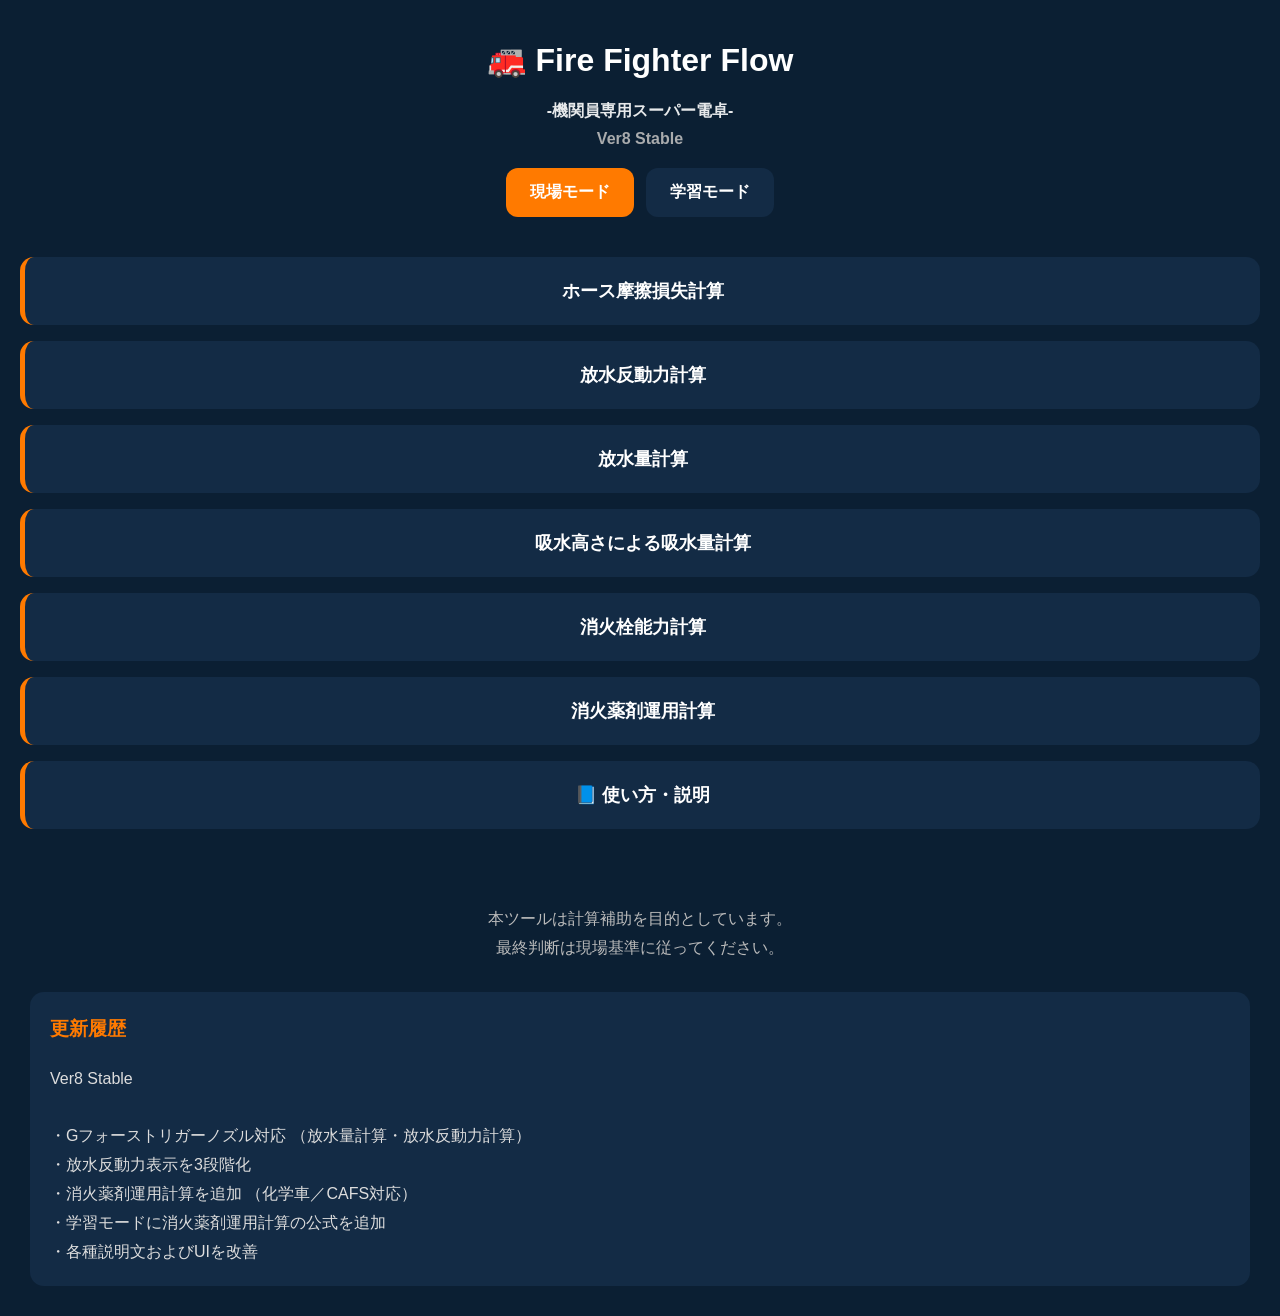
==== commit 32608818: "Add files via upload" ====
--- a/index.html
+++ b/index.html
@@ -17,7 +17,7 @@
 </title>
 
 <link rel="stylesheet"
-href="./style.css?v=2">
+href="./style.css?v=3">
 
 <link rel="manifest"
 href="./manifest.json">
@@ -42,7 +42,7 @@
 -機関員専用スーパー電卓-
 
 <div class="version">
-Ver7 Stable
+Ver8 Stable
 </div>
 
 </div>
@@ -1232,10 +1232,19 @@
 
 <div class="historyText">
 
-Ver7 Stable<br><br>
-
-・吸水量計算に「吸水高さから計算」モード追加<br>
-・ＵＩ改善<br>
+Ver8 Stable<br><br>
+
+・Gフォーストリガーノズル対応
+（放水量計算・放水反動力計算）<br>
+
+・放水反動力表示を3段階化<br>
+
+・消火薬剤運用計算を追加
+（化学車／CAFS対応）<br>
+
+・学習モードに消火薬剤運用計算の公式を追加<br>
+
+・各種説明文およびUIを改善<br>
 
 </div>
 
@@ -1243,7 +1252,7 @@
 
 </footer>
 
-<script src="./script.js?v=7"></script>
+<script src="./script.js?v=8"></script>
 
 </body>
 
